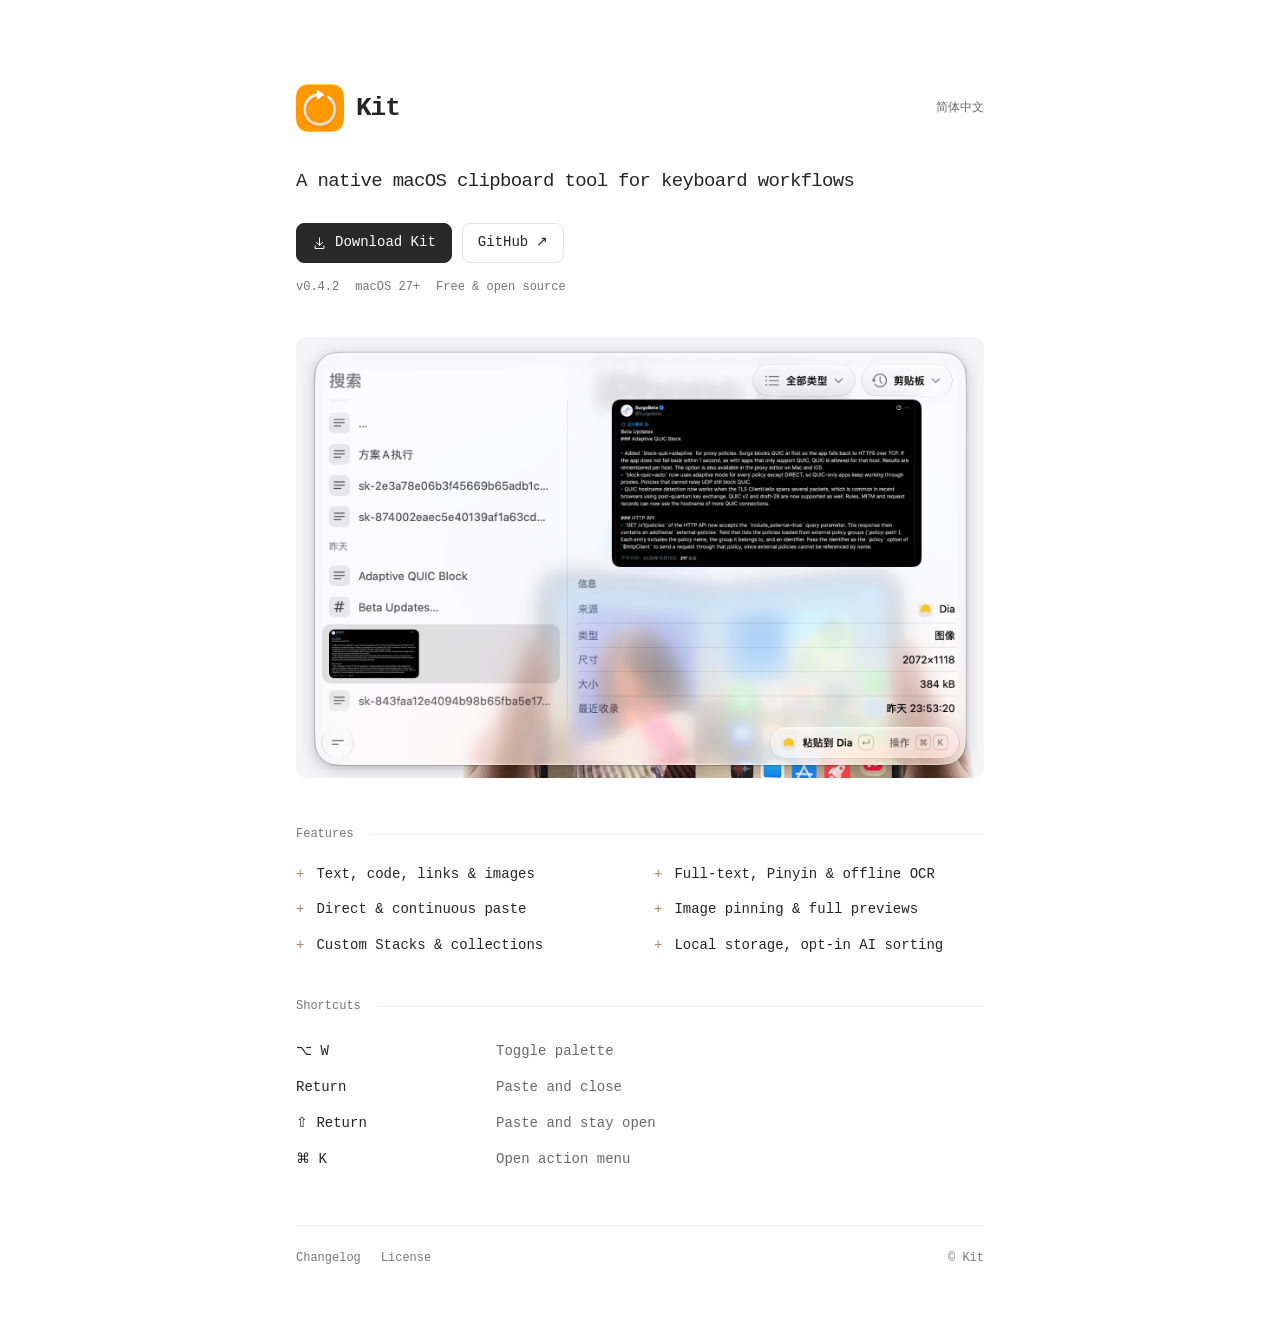
==== docs/index.en.html @ 0c0964cd "Add bilingual Kit landing page to GitHub Pages" ====
<!DOCTYPE html>
<html lang="en">
<head>
  <meta charset="utf-8">
  <meta name="viewport" content="width=device-width, initial-scale=1">
  <meta name="color-scheme" content="light">
  <meta name="theme-color" content="#ffffff">
  <meta name="description" content="A native macOS clipboard tool for keyboard workflows">
  <title>Kit — A native macOS clipboard tool</title>
  <link rel="icon" href="assets/icon.png" type="image/png">
  <link rel="stylesheet" href="assets/site.css">
  <link rel="alternate" hreflang="zh-CN" href="https://imeelinew.github.io/Kit/">
  <link rel="alternate" hreflang="en" href="https://imeelinew.github.io/Kit/index.en.html">
  <link rel="canonical" href="https://imeelinew.github.io/Kit/index.en.html">
  <script src="assets/site.js" defer></script>
</head>
<body>
  <main>
    <header>
      <a class="brand" href="index.en.html"><img src="assets/icon.png" width="48" height="48" alt=""><h1>Kit</h1></a>
      <a class="language" href="./" lang="zh-CN" hreflang="zh-CN">简体中文</a>
    </header>
    <div class="hero">
      <p class="tagline">A native macOS clipboard tool for keyboard workflows</p>
      <nav class="actions">
        <a class="button primary" data-download href="https://github.com/imeelinew/Kit/releases/latest"><svg aria-hidden="true" viewBox="0 0 24 24" fill="none" stroke="currentColor" stroke-width="1.6" stroke-linecap="round" stroke-linejoin="round"><path d="M12 3v12m-5-5 5 5 5-5M5 16v4h14v-4"/></svg>Download Kit</a>
        <a class="button" href="https://github.com/imeelinew/Kit">GitHub <span aria-hidden="true">↗</span></a>
      </nav>
      <div class="meta"><span data-version>v0.4.2</span><span>macOS 27+</span><span>Free & open source</span></div>
    </div>
    <figure><img class="screenshot" src="assets/screenshot.png" width="1586" height="1016" alt="Kit clipboard history palette" fetchpriority="high"></figure>
    <section aria-labelledby="features">
      <h2 id="features">Features</h2>
      <ul class="features">
        <li>Text, code, links & images</li>
        <li>Full-text, Pinyin & offline OCR</li>
        <li>Direct & continuous paste</li>
        <li>Image pinning & full previews</li>
        <li>Custom Stacks & collections</li>
        <li>Local storage, opt-in AI sorting</li>
      </ul>
    </section>
    <section aria-labelledby="shortcuts">
      <h2 id="shortcuts">Shortcuts</h2>
      <dl class="shortcuts">
        <div><dt><kbd>⌥ W</kbd></dt><dd>Toggle palette</dd></div>
        <div><dt><kbd>Return</kbd></dt><dd>Paste and close</dd></div>
        <div><dt><kbd>⇧ Return</kbd></dt><dd>Paste and stay open</dd></div>
        <div><dt><kbd>⌘ K</kbd></dt><dd>Open action menu</dd></div>
      </dl>
    </section>
    <footer>
      <a href="version-history.en.html">Changelog</a>
      <a href="https://github.com/imeelinew/Kit/blob/main/LICENSE">License</a>
      <span class="copyright">© Kit</span>
    </footer>
  </main>
</body>
</html>
---- docs/assets/site.css ----
:root {
  color-scheme: light;
  font-family: ui-monospace, "SFMono-Regular", Menlo, Consolas, "PingFang SC", "Microsoft YaHei", monospace;
  color: #252525;
  background: #fff;
  font-synthesis: none;
  -webkit-font-smoothing: antialiased;
}
* { box-sizing: border-box; }
body { margin: 0; font-size: 14px; line-height: 1.7; }
main { max-width: 744px; margin: auto; padding: 84px 28px 64px; }
a { color: inherit; text-decoration: none; text-underline-offset: 4px; }
a:hover { color: #916c24; }
a:focus-visible { outline: 2px solid #916c24; outline-offset: 5px; }
header { display: flex; align-items: center; justify-content: space-between; gap: 24px; }
.brand { display: inline-flex; align-items: center; gap: 12px; }
.brand img { display: block; width: 48px; height: 48px; }
h1 { margin: 0; font-size: 26px; font-weight: 650; letter-spacing: -.04em; }
.language { color: #696969; font-size: 12px; }
.hero { margin-top: 32px; }
.tagline { margin: 0; font-size: 19px; font-weight: 450; line-height: 1.8; letter-spacing: -.035em; text-wrap: balance; }
.actions { display: flex; flex-wrap: wrap; gap: 10px; margin-top: 25px; }
.button { display: inline-flex; align-items: center; justify-content: center; gap: 8px; border: 1px solid #e5e5e5; border-radius: 8px; padding: 7px 15px; transition: border-color .15s, background .15s; }
.button:hover { background: #faf8f4; border-color: #c9b88f; }
.button.primary { background: #292929; color: #fff; border-color: #292929; }
.button.primary:hover { background: #484137; border-color: #484137; }
.button svg { width: 15px; height: 15px; }
.meta { display: flex; flex-wrap: wrap; gap: 9px 16px; color: #757575; font-size: 12px; margin-top: 14px; }
figure { margin: 40px 0 46px; }
.screenshot { display: block; width: 100%; height: auto; border-radius: 10px; }
section + section { margin-top: 38px; }
h2 { display: flex; align-items: center; gap: 16px; margin: 0 0 18px; color: #777; font-size: 12px; font-weight: 400; }
h2::after { content: ""; height: 1px; flex: 1; background: #ededed; }
.features { display: grid; grid-template-columns: 1fr 1fr; gap: 12px 28px; margin: 0; padding: 0; list-style: none; }
.features li::before { content: "+"; color: #a18b63; margin-right: 12px; }
.shortcuts { margin: 0; }
.shortcuts div { display: grid; grid-template-columns: 180px 1fr; gap: 20px; padding: 6px 0; }
dt, dd { margin: 0; }
kbd { font: inherit; white-space: nowrap; }
dd { color: #696969; }
footer { display: flex; flex-wrap: wrap; gap: 12px 20px; margin-top: 48px; padding-top: 22px; border-top: 1px solid #ededed; color: #777; font-size: 12px; }
footer .copyright { margin-left: auto; }
@media (max-width: 520px) {
  main { padding: 42px 22px; }
  .tagline { font-size: 17px; }
  .features { grid-template-columns: 1fr; gap: 10px; }
  .shortcuts div { grid-template-columns: 130px 1fr; gap: 12px; }
  figure { margin: 32px 0 36px; }
}
@media (prefers-reduced-motion: reduce) { .button { transition: none; } }
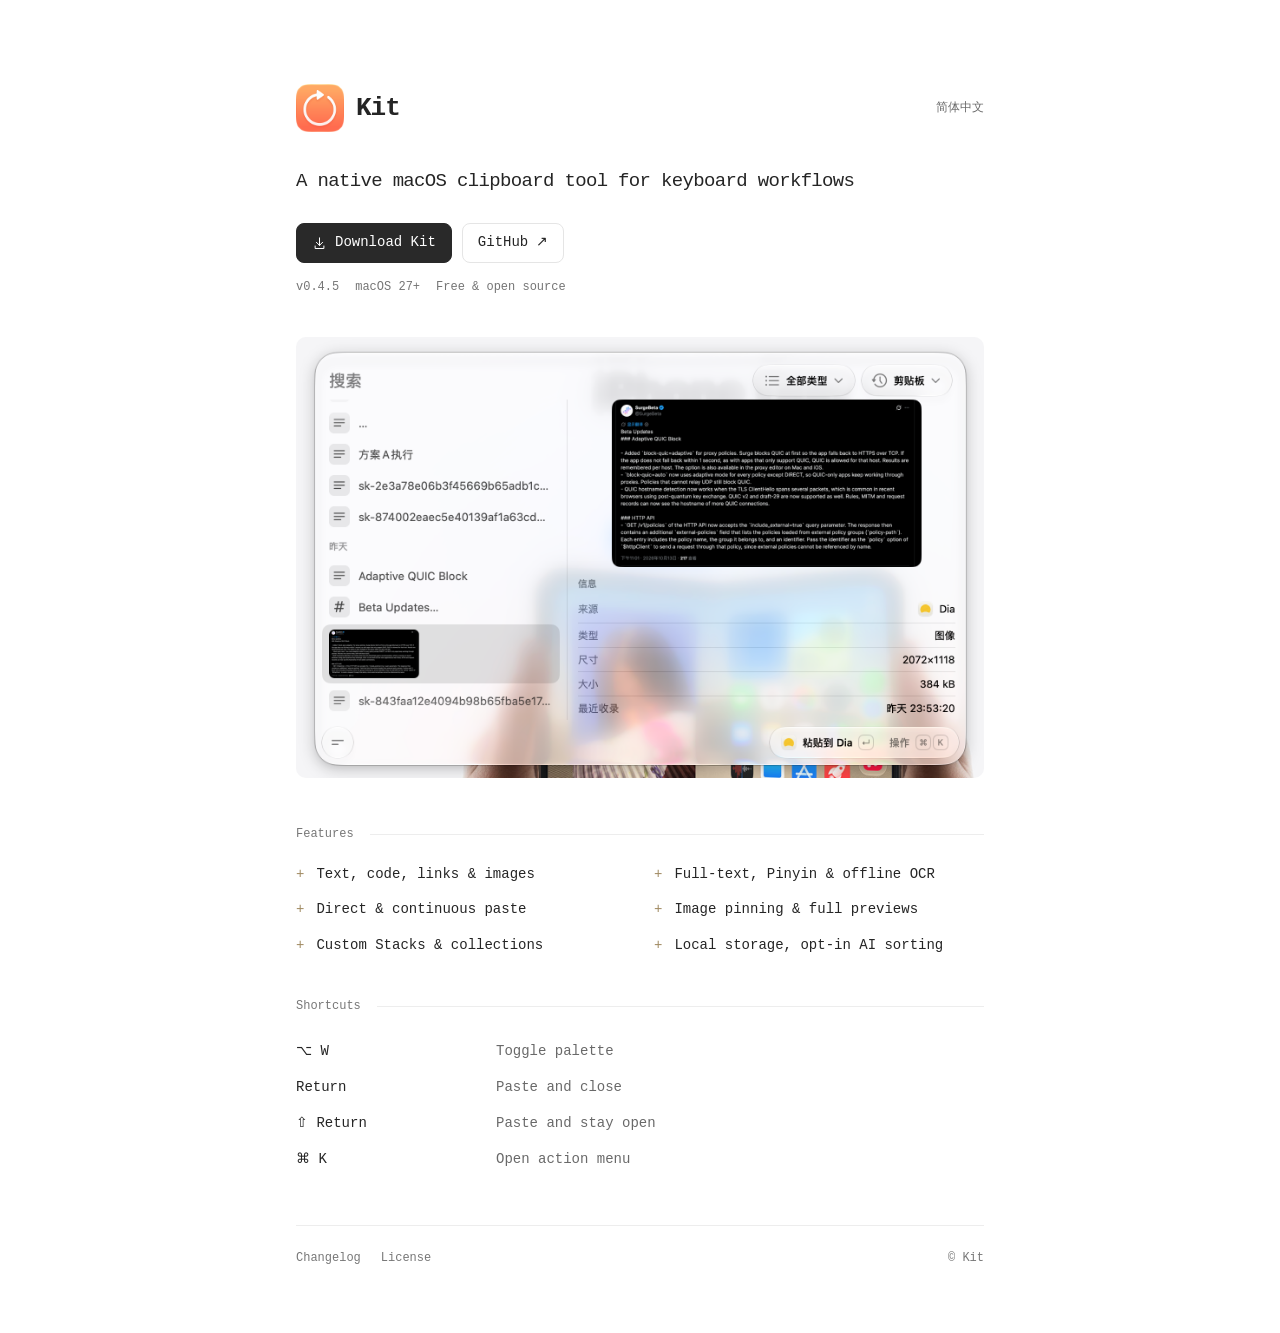
==== commit df45ada1: "Refresh Kit icon and documentation branding" ====
--- a/docs/index.en.html
+++ b/docs/index.en.html
@@ -7,7 +7,7 @@
   <meta name="theme-color" content="#ffffff">
   <meta name="description" content="A native macOS clipboard tool for keyboard workflows">
   <title>Kit — A native macOS clipboard tool</title>
-  <link rel="icon" href="assets/icon.png" type="image/png">
+  <link rel="icon" href="assets/icon.png?v=20261024" type="image/png">
   <link rel="stylesheet" href="assets/site.css">
   <link rel="alternate" hreflang="zh-CN" href="https://imeelinew.github.io/Kit/">
   <link rel="alternate" hreflang="en" href="https://imeelinew.github.io/Kit/index.en.html">
@@ -17,7 +17,7 @@
 <body>
   <main>
     <header>
-      <a class="brand" href="index.en.html"><img src="assets/icon.png" width="48" height="48" alt=""><h1>Kit</h1></a>
+      <a class="brand" href="index.en.html"><img src="assets/icon.png?v=20261024" width="48" height="48" alt=""><h1>Kit</h1></a>
       <a class="language" href="./" lang="zh-CN" hreflang="zh-CN">简体中文</a>
     </header>
     <div class="hero">
